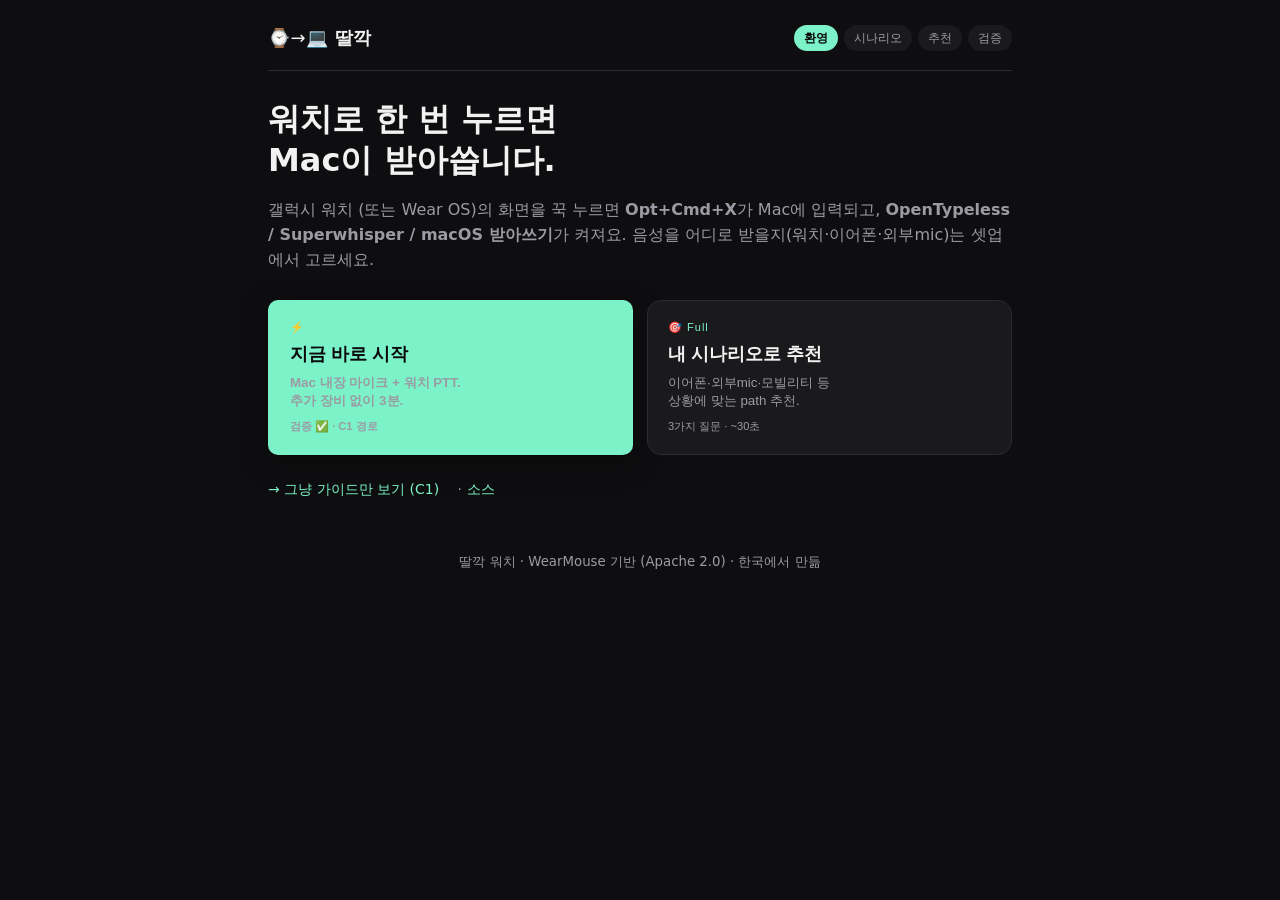
==== onboarding/index.html @ 981ce7b2 "feat: initial open-source release of DdalkkakWatch v0.1.0 Wear OS app that turns a Galaxy Watch into" ====
<!doctype html>
<html lang="ko">
<head>
<meta charset="utf-8" />
<meta name="viewport" content="width=device-width, initial-scale=1, viewport-fit=cover" />
<title>딸깍 워치 셋업</title>
<meta name="description" content="갤럭시 워치 → Mac 음성 받아쓰기 셋업 마법사. 4단계로 누구나 1분 안에." />
<link rel="stylesheet" href="style.css" />
</head>
<body>
<div class="wrap">

  <!-- 헤더 진행바 -->
  <header class="topbar">
    <div class="brand">⌚→💻 <b>딸깍</b></div>
    <nav class="steps" id="steps">
      <span class="dot on"  data-step="1">환영</span>
      <span class="dot"     data-step="2">시나리오</span>
      <span class="dot"     data-step="3">추천</span>
      <span class="dot"     data-step="4">검증</span>
    </nav>
    <button class="ghost" id="restart" hidden>다시</button>
  </header>

  <main>
    <!-- ━━━━━━━━━━━━━━━━━━━━━━━━━━━━━━━ -->
    <!-- STEP 1 — 환영 / Quick vs Full -->
    <!-- ━━━━━━━━━━━━━━━━━━━━━━━━━━━━━━━ -->
    <section class="screen" data-screen="1">
      <h1>워치로 한 번 누르면<br/>Mac이 받아씁니다.</h1>
      <p class="lede">
        갤럭시 워치 (또는 Wear OS)의 화면을 꾹 누르면 <b>Opt+Cmd+X</b>가 Mac에 입력되고,
        <b>OpenTypeless / Superwhisper / macOS 받아쓰기</b>가 켜져요.
        음성을 어디로 받을지(워치·이어폰·외부mic)는 셋업에서 고르세요.
      </p>

      <div class="cards two">
        <button class="card primary" data-go="quick">
          <div class="card-tag">⚡ Quick</div>
          <h3>지금 바로 시작</h3>
          <p>Mac 내장 마이크 + 워치 PTT.<br/>추가 장비 없이 3분.</p>
          <small>검증 ✅ · C1 경로</small>
        </button>

        <button class="card" data-go="full">
          <div class="card-tag">🎯 Full</div>
          <h3>내 시나리오로 추천</h3>
          <p>이어폰·외부mic·모빌리티 등<br/>상황에 맞는 path 추천.</p>
          <small>3가지 질문 · ~30초</small>
        </button>
      </div>

      <p class="skip">
        <a href="paths/c1.html">→ 그냥 가이드만 보기 (C1)</a>
        ·
        <a href="https://github.com/devpnko/DdalkkakWatch" target="_blank" rel="noopener">소스</a>
      </p>
    </section>

    <!-- ━━━━━━━━━━━━━━━━━━━━━━━━━━━━━━━ -->
    <!-- STEP 2 — 시나리오 3 질문 -->
    <!-- ━━━━━━━━━━━━━━━━━━━━━━━━━━━━━━━ -->
    <section class="screen" data-screen="2" hidden>
      <h2>3가지 질문</h2>
      <p class="lede">아무거나 골라도 다음에 바꿀 수 있어요.</p>

      <div class="q">
        <div class="q-h">Q1. 어떤 환경에서 주로 받아쓸까요?</div>
        <div class="q-opts" data-q="env">
          <button data-v="desk">🖥️ 데스크 (Mac 가까이)</button>
          <button data-v="meet">🎙️ 회의 / 녹화 (고품질 필요)</button>
          <button data-v="mobile">🚶 이동 중 (Mac 멀리)</button>
          <button data-v="any">🤷 잘 모르겠어요</button>
        </div>
      </div>

      <div class="q">
        <div class="q-h">Q2. 갖고 있는 장비는?</div>
        <div class="q-opts multi" data-q="have">
          <button data-v="buds">🎧 갤럭시 Buds / AirPods</button>
          <button data-v="lav">🎤 외부 마이크 (Lark / DJI 등)</button>
          <button data-v="phone">📱 안드로이드 폰 (워치와 페어링)</button>
          <button data-v="none">아무것도 없음 / Mac만</button>
        </div>
        <small class="hint">여러 개 선택 가능</small>
      </div>

      <div class="q">
        <div class="q-h">Q3. 무엇이 가장 중요한가요?</div>
        <div class="q-opts" data-q="prio">
          <button data-v="fast">⚡ 빨리 시작 (0주, 0원)</button>
          <button data-v="quality">🎯 음질 우선</button>
          <button data-v="purity">⌚ 워치 본질 (워치만으로)</button>
        </div>
      </div>

      <div class="row">
        <button class="ghost" data-go="quick">건너뛰기</button>
        <button class="primary" id="toRec" disabled>추천 보기 →</button>
      </div>
    </section>

    <!-- ━━━━━━━━━━━━━━━━━━━━━━━━━━━━━━━ -->
    <!-- STEP 3 — 추천 -->
    <!-- ━━━━━━━━━━━━━━━━━━━━━━━━━━━━━━━ -->
    <section class="screen" data-screen="3" hidden>
      <div class="rec" id="rec"></div>

      <details class="alt">
        <summary>다른 path 6가지 비교 표</summary>
        <table class="cmp">
          <thead><tr><th>ID</th><th>구성</th><th>셋업</th><th>비용</th><th>음질</th><th>상태</th></tr></thead>
          <tbody>
            <tr><td>C1</td><td>Mac mic + 워치 PTT</td><td>3분</td><td>0</td><td>7/10</td><td>✅ 검증</td></tr>
            <tr><td>C2</td><td>Buds/AirPods + 워치 PTT</td><td>5분</td><td>보유시 0</td><td>8/10</td><td>✅ 검증</td></tr>
            <tr><td>C3</td><td>Lark M2 + 워치 PTT</td><td>10분</td><td>~15만</td><td>9/10</td><td>💡 권고</td></tr>
            <tr><td>C4</td><td>워치 mic → roc-vad WiFi</td><td>1h + dev</td><td>0</td><td>6/10</td><td>🚧 Coming</td></tr>
            <tr><td>C5</td><td>워치 → 폰 → Mac</td><td>~30분 + dev</td><td>0</td><td>7/10</td><td>🚧 Coming</td></tr>
            <tr><td>C6</td><td>Mac 단축키 단독 (워치 없음)</td><td>2분</td><td>0</td><td>7/10</td><td>✅ 검증</td></tr>
          </tbody>
        </table>
      </details>

      <div class="row">
        <button class="ghost" data-back="2">← 답변 수정</button>
        <button class="primary" id="toVerify">셋업 시작 →</button>
      </div>
    </section>

    <!-- ━━━━━━━━━━━━━━━━━━━━━━━━━━━━━━━ -->
    <!-- STEP 4 — 검증 -->
    <!-- ━━━━━━━━━━━━━━━━━━━━━━━━━━━━━━━ -->
    <section class="screen" data-screen="4" hidden>
      <h2>마지막 — 작동 확인</h2>
      <ol class="check">
        <li>워치를 깨우고 <b>딸깍</b> 앱을 엽니다.</li>
        <li>아무 텍스트 필드(메모·Cursor·Claude Code 등)에 커서를 놓습니다.</li>
        <li>워치 화면을 <b>꾹 눌렀다 뗍니다</b> (200ms+).</li>
        <li>받아쓰기 UI가 뜨면 "안녕하세요" 라고 말합니다.</li>
        <li>텍스트가 입력되면 ✅ 완료.</li>
      </ol>

      <div class="cards two">
        <a class="card success" href="#" id="done">
          <h3>✅ 잘 됩니다</h3>
          <p>완료! 워치 화면 꾹 누름 = 받아쓰기, 짧은 두 번 탭 = Enter.</p>
        </a>
        <a class="card warn" href="#troubleshoot" id="trouble">
          <h3>⚠️ 안 됩니다</h3>
          <p>증상별 트러블슈팅으로 이동</p>
        </a>
      </div>

      <div class="rec" style="margin-top:18px">
        <div class="rec-id">한 단계 더 · v0.2</div>
        <h3>⌚ 화면도 안 켜고 쓰고 싶다면</h3>
        <p>손목을 두 번 두드리면(Knock-Knock) 화면 없이 받아쓰기가 켜져요. 워치 본질에 가장 가까운 사용법.</p>
        <p><a href="paths/knock-knock.html">→ 무화면 받아쓰기 셋업</a></p>
      </div>

      <section id="troubleshoot" class="trouble" hidden>
        <h3>증상별</h3>
        <ul>
          <li><b>워치 상태가 "HID 등록 대기" 그대로</b> — 워치 BT 권한 재허용 + 앱 재시작</li>
          <li><b>Mac에서 워치가 안 보임</b> — 워치 앱에서 한 번 누르면 2분간 discoverable, 그 사이 Mac BT 설정에서 페어링</li>
          <li><b>입력은 되는데 받아쓰기 안 뜸</b> — Mac의 OpenTypeless / Superwhisper / macOS 받아쓰기 단축키가 <code>Opt+Cmd+X</code>인지 확인</li>
          <li><b>한 번 누르면 "ㅁ"으로 입력</b> — Mac 키보드 입력 소스가 한글 → 영문(US)으로 전환 필요</li>
          <li><b>Mac 잠금 풀면 끊김</b> — 워치 앱 다시 열어 자동 재연결, 또는 Mac BT 끄고 켜기</li>
          <li><b>adb로 워치가 안 잡힘 / 태블릿이 잡힘</b> — <code>adb devices -l</code>로 model 확인. 워치 무선 디버깅 다시 켜고 <code>adb pair</code> → <code>adb connect</code>. sleep 시 끊기니 화면 깨우기</li>
          <li><b>설치 시 "missing shared library wearable"</b> — 설치 대상이 워치가 아님(태블릿/폰). 워치만 연결 후 재설치</li>
        </ul>
        <a href="https://github.com/devpnko/DdalkkakWatch/issues" target="_blank" rel="noopener">→ 새 이슈 열기</a>
      </section>
    </section>

  </main>

  <footer class="foot">
    <small>딸깍 워치 · WearMouse 기반 (Apache 2.0) · 한국에서 만듦</small>
  </footer>
</div>

<script src="app.js"></script>
</body>
</html>
---- onboarding/style.css ----
:root{
  --bg:#0e0e10;
  --panel:#1a1a1d;
  --panel-2:#222226;
  --line:#2b2b30;
  --text:#f2f2f2;
  --muted:#9b9ba3;
  --accent:#7cf2c8;
  --accent-2:#56d9ad;
  --warn:#f6c177;
  --success:#7cf2c8;
  --danger:#f37272;
  --radius:14px;
  --shadow:0 8px 30px rgba(0,0,0,.35);
  --mono:ui-monospace, "SF Mono", Menlo, Consolas, monospace;
}
*{box-sizing:border-box}
html,body{margin:0;padding:0;background:var(--bg);color:var(--text);
  font-family:-apple-system, "SF Pro", "Pretendard", "Apple SD Gothic Neo", system-ui, sans-serif;
  -webkit-font-smoothing:antialiased; line-height:1.55;
}
a{color:var(--accent); text-decoration:none}
a:hover{text-decoration:underline}

.wrap{max-width:780px; margin:0 auto; padding:24px 18px 64px}

/* ── 헤더 ───────────────── */
.topbar{display:flex; align-items:center; gap:14px; padding-bottom:18px; border-bottom:1px solid var(--line); margin-bottom:28px}
.brand{font-size:18px; letter-spacing:.5px}
.steps{display:flex; gap:6px; flex-wrap:wrap; margin-left:auto}
.dot{font-size:12px; padding:4px 10px; border-radius:999px; background:var(--panel); color:var(--muted)}
.dot.on{background:var(--accent); color:#0a0a0c; font-weight:600}
.dot.done{background:var(--panel-2); color:var(--text)}
.ghost{background:transparent; color:var(--muted); border:1px solid var(--line); padding:8px 14px; border-radius:8px; cursor:pointer}
.ghost:hover{color:var(--text); border-color:var(--muted)}

/* ── 본문 ───────────────── */
h1{font-size:32px; line-height:1.3; margin:8px 0 16px}
h2{font-size:24px; margin:0 0 12px}
h3{font-size:18px; margin:0 0 8px}
.lede{color:var(--muted); font-size:16px; margin-bottom:28px}

/* ── 카드 ───────────────── */
.cards{display:grid; gap:14px; margin-bottom:24px}
.cards.two{grid-template-columns:1fr 1fr}
@media (max-width:560px){ .cards.two{grid-template-columns:1fr} h1{font-size:26px} }
.card{
  display:block; text-align:left;
  background:var(--panel); border:1px solid var(--line); border-radius:var(--radius);
  padding:20px; cursor:pointer; color:var(--text);
  transition:transform .08s ease, border-color .15s ease, background .15s ease;
}
.card:hover{transform:translateY(-1px); border-color:var(--accent); background:var(--panel-2)}
.card.primary{border-color:var(--accent); box-shadow:var(--shadow)}
.card.success{border-color:var(--success)}
.card.warn{border-color:var(--warn)}
.card p{color:var(--muted); margin:6px 0 8px}
.card small{color:var(--muted)}
.card-tag{font-size:11px; color:var(--accent); margin-bottom:8px; letter-spacing:1px}

/* ── 질문 ───────────────── */
.q{background:var(--panel); border:1px solid var(--line); border-radius:var(--radius); padding:18px; margin-bottom:16px}
.q-h{font-weight:600; margin-bottom:12px}
.q-opts{display:flex; flex-wrap:wrap; gap:8px}
.q-opts button{
  background:var(--panel-2); color:var(--text); border:1px solid var(--line);
  padding:10px 14px; border-radius:10px; cursor:pointer; font-size:14px;
}
.q-opts button:hover{border-color:var(--muted)}
.q-opts button.on{background:var(--accent); color:#0a0a0c; border-color:var(--accent); font-weight:600}
.hint{display:block; color:var(--muted); margin-top:8px; font-size:12px}

/* ── 행 ───────────────── */
.row{display:flex; justify-content:space-between; gap:10px; margin-top:24px}
.primary{
  background:var(--accent); color:#0a0a0c; border:0; padding:12px 22px; border-radius:10px;
  cursor:pointer; font-weight:600;
}
.primary:disabled{background:var(--panel-2); color:var(--muted); cursor:not-allowed}
.primary:not(:disabled):hover{background:var(--accent-2)}

/* ── 추천 결과 ────────────── */
.rec{background:var(--panel); border:1px solid var(--accent); border-radius:var(--radius); padding:24px; margin-bottom:18px}
.rec h2{margin-top:0}
.rec .rec-id{font-family:var(--mono); color:var(--accent); font-size:13px; letter-spacing:1px}
.rec ol{padding-left:20px; margin:14px 0}
.rec ol li{margin-bottom:10px}
.rec code{background:var(--panel-2); padding:2px 6px; border-radius:4px; font-family:var(--mono); font-size:13px}
.rec pre{background:var(--panel-2); padding:12px; border-radius:8px; overflow-x:auto; font-family:var(--mono); font-size:13px; border:1px solid var(--line)}
.rec .why{color:var(--muted); font-size:14px; margin-top:12px; padding-top:12px; border-top:1px solid var(--line)}

/* ── 비교 표 ────────────── */
.alt{margin:20px 0; background:var(--panel); border:1px solid var(--line); border-radius:var(--radius); padding:14px 18px}
.alt summary{cursor:pointer; color:var(--muted); user-select:none}
.alt summary:hover{color:var(--text)}
.cmp{width:100%; border-collapse:collapse; margin-top:14px; font-size:13px}
.cmp th,.cmp td{padding:8px 10px; border-bottom:1px solid var(--line); text-align:left}
.cmp th{color:var(--muted); font-weight:500}

/* ── 검증 / 트러블 ───────── */
.check{padding-left:22px}
.check li{margin-bottom:8px}
.trouble{background:var(--panel); border:1px solid var(--warn); border-radius:var(--radius); padding:18px; margin-top:20px}
.trouble ul{padding-left:18px}
.trouble li{margin-bottom:10px; color:var(--muted)}
.trouble code{background:var(--panel-2); padding:2px 6px; border-radius:4px; font-family:var(--mono); font-size:12px; color:var(--text)}

/* ── 기타 ───────────────── */
.skip{margin-top:18px; color:var(--muted); font-size:14px}
.skip a{margin-right:14px}
.foot{margin-top:48px; text-align:center; color:var(--muted)}

/* path 가이드 페이지용 공통 */
.guide article{background:var(--panel); border:1px solid var(--line); border-radius:var(--radius); padding:24px; margin-bottom:18px}
.guide article h3{color:var(--accent); margin-bottom:12px}
.guide article ol, .guide article ul{padding-left:20px}
.guide article li{margin-bottom:8px; color:var(--text)}
.guide article code{background:var(--panel-2); padding:2px 6px; border-radius:4px; font-family:var(--mono); font-size:13px}
.guide article pre{background:#0a0a0c; padding:14px; border-radius:8px; overflow-x:auto; font-family:var(--mono); font-size:13px; border:1px solid var(--line); color:#cfe}
.back{display:inline-block; margin-bottom:18px; color:var(--muted)}
.back:hover{color:var(--text)}
.tag{display:inline-block; padding:3px 10px; border-radius:999px; font-size:11px; letter-spacing:.5px; margin-right:6px}
.tag.ok{background:var(--accent); color:#0a0a0c}
.tag.soon{background:var(--warn); color:#0a0a0c}
.tag.warn{background:var(--danger); color:#fff}
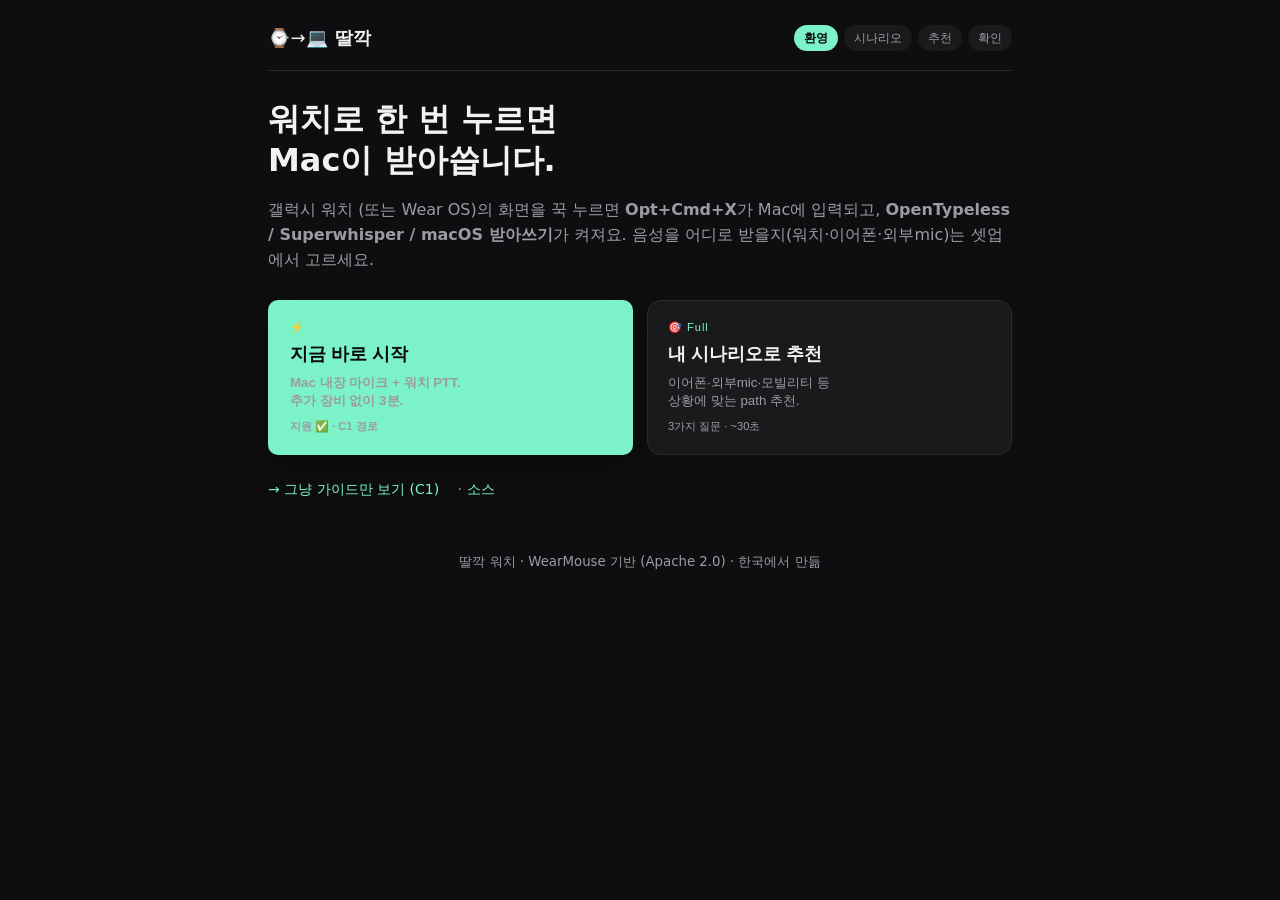
==== commit 107fd0e6: "chore: prepare public beta release" ====
--- a/onboarding/index.html
+++ b/onboarding/index.html
@@ -17,7 +17,7 @@
       <span class="dot on"  data-step="1">환영</span>
       <span class="dot"     data-step="2">시나리오</span>
       <span class="dot"     data-step="3">추천</span>
-      <span class="dot"     data-step="4">검증</span>
+      <span class="dot"     data-step="4">확인</span>
     </nav>
     <button class="ghost" id="restart" hidden>다시</button>
   </header>
@@ -39,7 +39,7 @@
           <div class="card-tag">⚡ Quick</div>
           <h3>지금 바로 시작</h3>
           <p>Mac 내장 마이크 + 워치 PTT.<br/>추가 장비 없이 3분.</p>
-          <small>검증 ✅ · C1 경로</small>
+          <small>지원 ✅ · C1 경로</small>
         </button>
 
         <button class="card" data-go="full">
@@ -111,12 +111,12 @@
         <table class="cmp">
           <thead><tr><th>ID</th><th>구성</th><th>셋업</th><th>비용</th><th>음질</th><th>상태</th></tr></thead>
           <tbody>
-            <tr><td>C1</td><td>Mac mic + 워치 PTT</td><td>3분</td><td>0</td><td>7/10</td><td>✅ 검증</td></tr>
-            <tr><td>C2</td><td>Buds/AirPods + 워치 PTT</td><td>5분</td><td>보유시 0</td><td>8/10</td><td>✅ 검증</td></tr>
+            <tr><td>C1</td><td>Mac mic + 워치 PTT</td><td>3분</td><td>0</td><td>7/10</td><td>✅ 지원</td></tr>
+            <tr><td>C2</td><td>Buds/AirPods + 워치 PTT</td><td>5분</td><td>보유시 0</td><td>8/10</td><td>✅ 지원</td></tr>
             <tr><td>C3</td><td>Lark M2 + 워치 PTT</td><td>10분</td><td>~15만</td><td>9/10</td><td>💡 권고</td></tr>
             <tr><td>C4</td><td>워치 mic → roc-vad WiFi</td><td>1h + dev</td><td>0</td><td>6/10</td><td>🚧 Coming</td></tr>
             <tr><td>C5</td><td>워치 → 폰 → Mac</td><td>~30분 + dev</td><td>0</td><td>7/10</td><td>🚧 Coming</td></tr>
-            <tr><td>C6</td><td>Mac 단축키 단독 (워치 없음)</td><td>2분</td><td>0</td><td>7/10</td><td>✅ 검증</td></tr>
+            <tr><td>C6</td><td>Mac 단축키 단독 (워치 없음)</td><td>2분</td><td>0</td><td>7/10</td><td>✅ 지원</td></tr>
           </tbody>
         </table>
       </details>
@@ -128,7 +128,7 @@
     </section>
 
     <!-- ━━━━━━━━━━━━━━━━━━━━━━━━━━━━━━━ -->
-    <!-- STEP 4 — 검증 -->
+    <!-- STEP 4 — 확인 -->
     <!-- ━━━━━━━━━━━━━━━━━━━━━━━━━━━━━━━ -->
     <section class="screen" data-screen="4" hidden>
       <h2>마지막 — 작동 확인</h2>
--- a/onboarding/style.css
+++ b/onboarding/style.css
@@ -97,7 +97,7 @@
 .cmp th,.cmp td{padding:8px 10px; border-bottom:1px solid var(--line); text-align:left}
 .cmp th{color:var(--muted); font-weight:500}
 
-/* ── 검증 / 트러블 ───────── */
+/* ── 확인 / 트러블 ───────── */
 .check{padding-left:22px}
 .check li{margin-bottom:8px}
 .trouble{background:var(--panel); border:1px solid var(--warn); border-radius:var(--radius); padding:18px; margin-top:20px}
